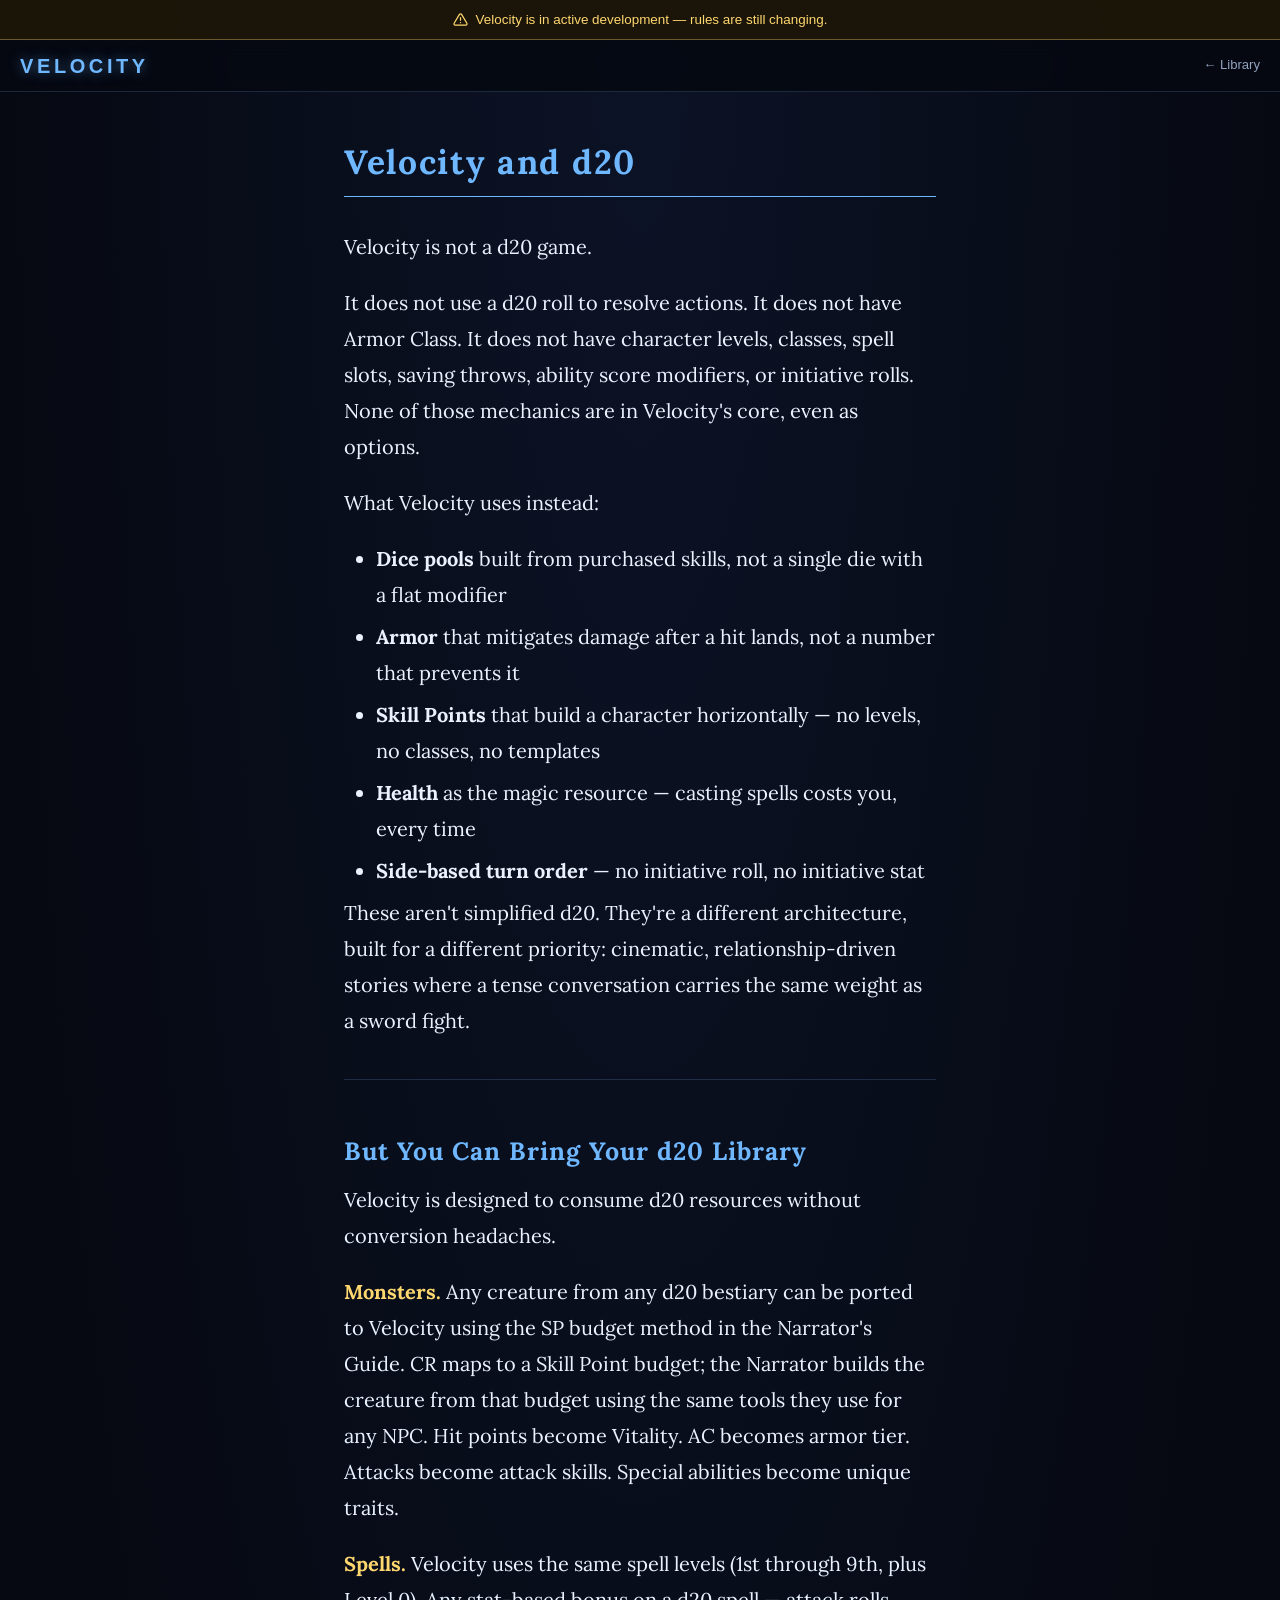
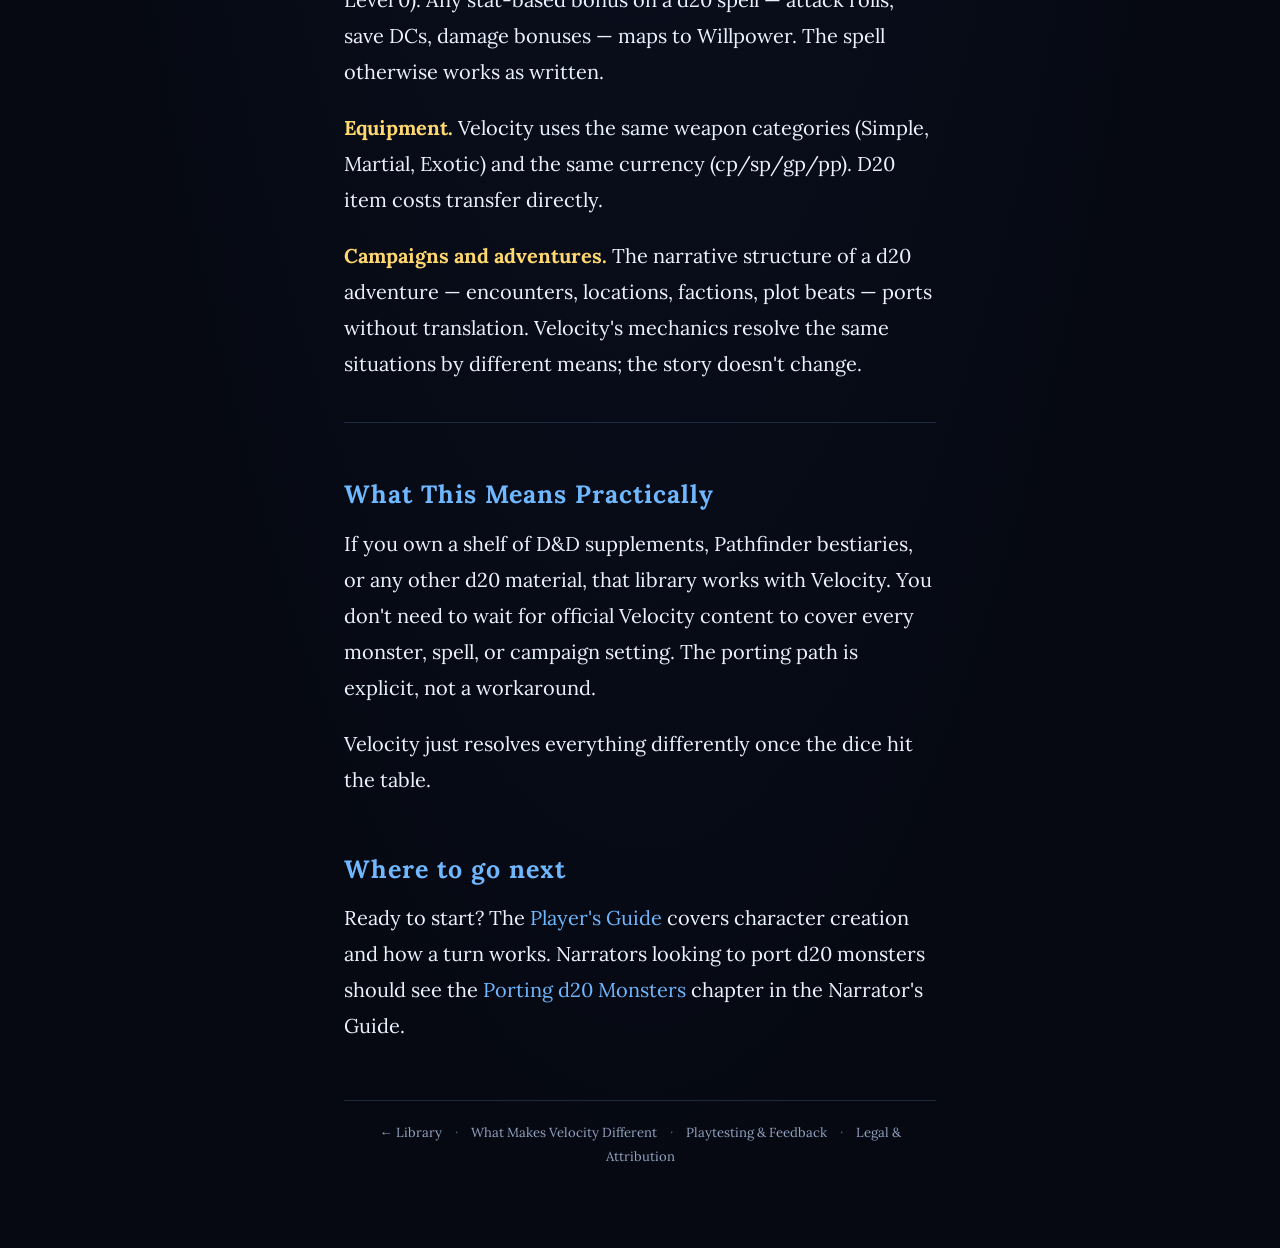
==== Website/d20.html @ b0ec1768 "Initial commit — Core Rules, Starter Kit, and build infrastructure" ====
<!DOCTYPE html>
<html lang="en">
<head>
  <meta charset="UTF-8">
  <meta name="viewport" content="width=device-width, initial-scale=1.0">
  <title>Velocity and d20 — Velocity</title>
  <link rel="icon" type="image/svg+xml" href="favicon.svg">
  <link rel="icon" type="image/png" href="favicon-32.png">
  <link rel="apple-touch-icon" href="apple-touch-icon.png">
  <link rel="stylesheet" href="style.css">
  <style>
    #reader-content {
      margin-left: auto;
      margin-right: auto;
      max-width: var(--reader-max);
    }
  </style>
</head>
<body>

<div id="dev-banner">
  <svg class="dev-banner-icon" viewBox="0 0 24 24" fill="none" stroke="currentColor" stroke-width="2" stroke-linecap="round" stroke-linejoin="round">
    <path d="M10.29 3.86 1.82 18a2 2 0 0 0 1.71 3h16.94a2 2 0 0 0 1.71-3L13.71 3.86a2 2 0 0 0-3.42 0Z"></path>
    <line x1="12" y1="9" x2="12" y2="13"></line>
    <line x1="12" y1="17" x2="12.01" y2="17"></line>
  </svg>
  <span>Velocity is in active development — rules are still changing.</span>
</div>

<div id="topbar">
  <a class="topbar-logo" href="index.html">Velocity</a>
  <a class="topbar-back" href="index.html" style="margin-left:auto">&larr; Library</a>
</div>

<main id="reader-content">
  <h1 class="chapter-title">Velocity and d20</h1>

  <p>Velocity is not a d20 game.</p>

  <p>It does not use a d20 roll to resolve actions. It does not have Armor Class. It does not have character levels, classes, spell slots, saving throws, ability score modifiers, or initiative rolls. None of those mechanics are in Velocity's core, even as options.</p>

  <p>What Velocity uses instead:</p>

  <ul>
    <li><strong>Dice pools</strong> built from purchased skills, not a single die with a flat modifier</li>
    <li><strong>Armor</strong> that mitigates damage after a hit lands, not a number that prevents it</li>
    <li><strong>Skill Points</strong> that build a character horizontally — no levels, no classes, no templates</li>
    <li><strong>Health</strong> as the magic resource — casting spells costs you, every time</li>
    <li><strong>Side-based turn order</strong> — no initiative roll, no initiative stat</li>
  </ul>

  <p>These aren't simplified d20. They're a different architecture, built for a different priority: cinematic, relationship-driven stories where a tense conversation carries the same weight as a sword fight.</p>

  <hr>

  <h2>But You Can Bring Your d20 Library</h2>

  <p>Velocity is designed to consume d20 resources without conversion headaches.</p>

  <p><strong>Monsters.</strong> Any creature from any d20 bestiary can be ported to Velocity using the SP budget method in the Narrator's Guide. CR maps to a Skill Point budget; the Narrator builds the creature from that budget using the same tools they use for any NPC. Hit points become Vitality. AC becomes armor tier. Attacks become attack skills. Special abilities become unique traits.</p>

  <p><strong>Spells.</strong> Velocity uses the same spell levels (1st through 9th, plus Level 0). Any stat-based bonus on a d20 spell — attack rolls, save DCs, damage bonuses — maps to Willpower. The spell otherwise works as written.</p>

  <p><strong>Equipment.</strong> Velocity uses the same weapon categories (Simple, Martial, Exotic) and the same currency (cp/sp/gp/pp). D20 item costs transfer directly.</p>

  <p><strong>Campaigns and adventures.</strong> The narrative structure of a d20 adventure — encounters, locations, factions, plot beats — ports without translation. Velocity's mechanics resolve the same situations by different means; the story doesn't change.</p>

  <hr>

  <h2>What This Means Practically</h2>

  <p>If you own a shelf of D&amp;D supplements, Pathfinder bestiaries, or any other d20 material, that library works with Velocity. You don't need to wait for official Velocity content to cover every monster, spell, or campaign setting. The porting path is explicit, not a workaround.</p>

  <p>Velocity just resolves everything differently once the dice hit the table.</p>

  <h2>Where to go next</h2>

  <p>Ready to start? The <a href="reader/players-guide/introduction.html">Player's Guide</a> covers character creation and how a turn works. Narrators looking to port d20 monsters should see the <a href="reader/narrators-guide/porting-d20-monsters.html">Porting d20 Monsters</a> chapter in the Narrator's Guide.</p>

  <footer class="site-footer">
    <a href="index.html">&larr; Library</a>
    <span class="footer-sep">·</span>
    <a href="about.html">What Makes Velocity Different</a>
    <span class="footer-sep">·</span>
    <a href="playtesting.html">Playtesting &amp; Feedback</a>
    <span class="footer-sep">·</span>
    <a href="legal.html">Legal &amp; Attribution</a>
  </footer>
</main>

</body>
</html>
---- Website/style.css ----
/* ─── Fonts ───────────────────────────────────────────────────────────────── */

@import url('https://fonts.googleapis.com/css2?family=Lora:ital,wght@0,400;0,600;0,700;1,400&display=swap');

/* ─── Design Tokens ───────────────────────────────────────────────────────── */

:root {
  --font-content: 'Lora', Georgia, "Palatino Linotype", serif;
  --font-ui:      "Segoe UI", Trebuchet MS, sans-serif;

  --bg-deep:        #060912;
  --bg-mid:         #0c1326;
  --bg-card:        rgba(16, 22, 40, 0.80);
  --bg-card-hover:  rgba(22, 30, 55, 0.90);
  --border-dim:     rgba(140, 180, 255, 0.18);
  --border-mid:     rgba(140, 180, 255, 0.30);

  --accent:         #6fb7ff;
  --accent-gold:    #ffd76f;
  --accent-purple:  #c47fff;
  --accent-green:   #6fdf9f;
  --accent-red:     #ff7f7f;

  --text-main:      #eaf2ff;
  --text-dim:       #93a3c0;
  --text-faint:     #5a6a88;

  --topbar-h:     52px;
  --dev-banner-h: 40px;
  --sidebar-w:    340px;
  --reader-max:   720px;
}

/* ─── Reset ───────────────────────────────────────────────────────────────── */

*, *::before, *::after { box-sizing: border-box; margin: 0; padding: 0; }

html {
  min-height: 100%;
}

body {
  min-height: 100%;
  background: radial-gradient(ellipse at 50% 0%, var(--bg-mid) 0%, var(--bg-deep) 70%);
  color: var(--text-main);
  font-family: var(--font-ui);
  font-size: 16px;
  line-height: 1.7;
}

/* Serif for all readable content */
#reader-content,
.book-desc,
.book-title {
  font-family: var(--font-content);
}

#reader-content {
  font-size: 1.25rem;
  line-height: 1.8;
}

a { color: var(--accent); text-decoration: none; }
a:hover { text-decoration: underline; }

/* ─── Dev Banner ──────────────────────────────────────────────────────────── */

#dev-banner {
  position: fixed;
  top: 0; left: 0; right: 0;
  height: var(--dev-banner-h);
  z-index: 110;
  display: flex;
  align-items: center;
  justify-content: center;
  gap: 8px;
  padding: 0 16px;
  background: rgba(28, 22, 8, 0.96);
  border-bottom: 1px solid rgba(255, 215, 111, 0.35);
  backdrop-filter: blur(8px);
  color: var(--accent-gold);
  font-family: var(--font-ui);
  font-size: 0.84rem;
  text-align: center;
  line-height: 1.3;
}

#dev-banner .dev-banner-icon {
  flex-shrink: 0;
  width: 15px;
  height: 15px;
}

#dev-banner a {
  color: var(--accent-gold);
  text-decoration: underline;
  text-decoration-color: rgba(255, 215, 111, 0.45);
}
#dev-banner a:hover { text-decoration-color: var(--accent-gold); }

/* ─── Topbar ──────────────────────────────────────────────────────────────── */

#topbar {
  position: fixed;
  top: var(--dev-banner-h); left: 0; right: 0;
  height: var(--topbar-h);
  z-index: 100;
  display: flex;
  align-items: center;
  gap: 16px;
  padding: 0 20px;
  background: rgba(6, 9, 18, 0.92);
  border-bottom: 1px solid var(--border-dim);
  backdrop-filter: blur(8px);
}

.topbar-logo {
  font-size: 1.25rem;
  font-weight: 700;
  letter-spacing: 0.18em;
  text-transform: uppercase;
  color: var(--accent);
  text-shadow: 0 0 12px rgba(111, 183, 255, 0.5);
  white-space: nowrap;
  text-decoration: none;
}

.topbar-search {
  flex: 1;
  max-width: 480px;
  position: relative;
}

.topbar-search input[type="search"],
.hero-search input[type="search"] {
  width: 100%;
  padding: 7px 38px 7px 14px;
  background: rgba(255, 255, 255, 0.05);
  border: 1px solid var(--border-dim);
  border-radius: 6px;
  color: var(--text-main);
  font-size: 0.88rem;
  font-family: var(--font-ui);
  outline: none;
  transition: border-color 0.15s;
}

.topbar-search input::placeholder,
.hero-search input::placeholder { color: var(--text-faint); }

.topbar-search input:focus,
.hero-search input:focus {
  border-color: var(--accent);
}

.hero-search input[type="search"] {
  background: rgba(255, 255, 255, 0.07);
  padding: 12px 46px 12px 18px;
  font-size: 0.88rem;
  border-radius: 8px;
}

.search-icon {
  position: absolute;
  right: 14px;
  top: 50%;
  transform: translateY(-50%);
  width: 16px;
  height: 16px;
  color: var(--text-faint);
  pointer-events: none;
}

.hero-search .search-icon {
  right: 16px;
  width: 18px;
  height: 18px;
}

.topbar-back {
  font-size: 0.82rem;
  color: var(--text-dim);
  white-space: nowrap;
  text-decoration: none;
}
.topbar-back:hover { color: var(--text-main); text-decoration: none; }

/* ─── Sidebar ─────────────────────────────────────────────────────────────── */

#sidebar {
  position: fixed;
  top: calc(var(--dev-banner-h) + var(--topbar-h));
  left: 0;
  bottom: 0;
  width: var(--sidebar-w);
  overflow-y: auto;
  background: rgba(8, 12, 24, 0.88);
  border-right: 1px solid var(--border-dim);
  padding: 16px 0 40px;
  z-index: 50;
}

.sidebar-book-title {
  padding: 8px 16px 14px 18px;
  font-size: 0.9rem;
  font-weight: 700;
  letter-spacing: 0.15em;
  text-transform: uppercase;
  color: var(--accent);
  border-left: 3px solid var(--accent);
  margin-bottom: 6px;
}

#sidebar nav a {
  display: block;
  padding: 6px 16px 6px 18px;
  font-size: 1.25rem;
  color: var(--text-dim);
  border-left: 3px solid transparent;
  transition: color 0.12s, background 0.12s, border-color 0.12s;
  text-decoration: none;
  line-height: 1.4;
}

#sidebar nav a:hover {
  color: var(--text-main);
  background: rgba(111, 183, 255, 0.08);
  border-left-color: rgba(111, 183, 255, 0.35);
}

#sidebar nav a.active {
  color: var(--accent);
  background: rgba(111, 183, 255, 0.12);
  border-left-color: var(--accent);
}

.nav-group { margin-top: 12px; }

.nav-group-label {
  display: block;
  padding: 4px 16px 2px;
  font-size: 0.9rem;
  font-weight: 700;
  letter-spacing: 0.14em;
  text-transform: uppercase;
  color: rgba(111, 183, 255, 0.40);
}

/* ─── Nav Accordion (collapsible skill groups) ───────────────────────────── */

details.nav-accordion {
  border: none;
  margin: 0;
}

details.nav-accordion > summary {
  display: block;
  list-style: none;
  padding: 5px 16px 5px 18px;
  font-size: 0.9rem;
  font-weight: 700;
  letter-spacing: 0.12em;
  text-transform: uppercase;
  color: rgba(111, 183, 255, 0.40);
  cursor: pointer;
  user-select: none;
  position: relative;
  transition: color 0.12s;
  margin-top: 6px;
}

details.nav-accordion > summary::-webkit-details-marker { display: none; }

details.nav-accordion > summary::after {
  content: '›';
  position: absolute;
  right: 14px;
  top: 50%;
  transform: translateY(-50%) rotate(0deg);
  transition: transform 0.18s;
  font-size: 0.9rem;
  opacity: 0.5;
}

details.nav-accordion[open] > summary::after {
  transform: translateY(-50%) rotate(90deg);
}

details.nav-accordion > summary:hover {
  color: rgba(111, 183, 255, 0.70);
}

/* Nested accordions get slight left indent and smaller label */
details.nav-accordion details.nav-accordion > summary {
  padding-left: 28px;
  font-size: 0.85rem;
  letter-spacing: 0.10em;
  margin-top: 2px;
}

details.nav-accordion details.nav-accordion > summary::after {
  right: 14px;
}

/* Links inside accordions get progressive left indent */
details.nav-accordion > a {
  padding-left: 28px !important;
}

details.nav-accordion details.nav-accordion > a {
  padding-left: 38px !important;
}

details.nav-accordion details.nav-accordion details.nav-accordion > a {
  padding-left: 48px !important;
}

/* ─── Reader Layout ───────────────────────────────────────────────────────── */

#app {
  display: flex;
  flex-direction: column;
  min-height: 100vh;
}

#reader-content {
  margin-top: calc(var(--dev-banner-h) + var(--topbar-h));
  margin-left: var(--sidebar-w);
  padding: 48px 64px 80px;
  max-width: calc(var(--sidebar-w) + var(--reader-max) + 128px);
  width: 100%;
}

.chapter-title {
  font-size: 2.1rem;
  font-weight: 700;
  letter-spacing: 0.05em;
  color: var(--accent);
  margin-bottom: 32px;
  padding-bottom: 12px;
  border-bottom: 1px solid var(--accent);
}

/* ─── Reader Typography ───────────────────────────────────────────────────── */

#reader-content h2, #reader-content h3,
#reader-content h4, #reader-content h5, #reader-content h6 {
  color: var(--text-main);
  font-weight: 700;
  line-height: 1.3;
  margin-top: 2.2em;
  margin-bottom: 0.6em;
}

#reader-content h1 {
  font-weight: 700;
  line-height: 1.3;
  color: var(--accent);
  border-bottom: 1px solid var(--accent);
  padding-bottom: 12px;
}

#reader-content h2 { font-size: 1.5625rem; letter-spacing: 0.04em; color: var(--accent); }
#reader-content h3 { font-size: 1.325rem; color: var(--accent-gold); }
#reader-content h4 { font-size: 1.15rem; color: var(--text-dim); text-transform: uppercase; letter-spacing: 0.08em; }

#reader-content p  { margin-bottom: 0.2em; color: var(--text-main); }

/* Static utility pages (about/playtesting/legal) put <p> directly inside
   #reader-content instead of wrapping each one in a .para-block like the
   generated book pages do. The 0.2em rule above is sized for that wrapper's
   own 1em margin to dominate, so it reads as "no space" without it — give
   plain, unwrapped paragraphs real spacing instead. */
#reader-content > p { margin-bottom: 1em; }
#reader-content strong { color: var(--text-main); }
#reader-content p > strong:first-child { color: var(--accent-gold); }
#reader-content code  {
  font-family: "Consolas", monospace;
  font-size: 0.88em;
  background: rgba(111, 183, 255, 0.10);
  padding: 1px 5px;
  border-radius: 3px;
}

#reader-content ul, #reader-content ol {
  padding-left: 1.6em;
  margin-bottom: 0;
}
#reader-content li { margin-bottom: 0.3em; }
#reader-content li > ul, #reader-content li > ol { margin-top: 0.3em; }

#reader-content table {
  width: 100%;
  border-collapse: collapse;
  font-size: 0.9rem;
  margin: 0;
}
#reader-content th, #reader-content td {
  padding: 8px 12px;
  border: 1px solid var(--border-dim);
  text-align: left;
  vertical-align: top;
}
#reader-content th {
  background: rgba(140, 180, 255, 0.08);
  color: var(--accent);
  font-weight: 700;
  font-size: 0.82rem;
  letter-spacing: 0.06em;
  text-transform: uppercase;
}
#reader-content td { color: var(--text-dim); }

#reader-content pre {
  background: rgba(0, 0, 0, 0.30);
  border: 1px solid var(--border-dim);
  border-radius: 6px;
  padding: 14px 18px;
  overflow-x: auto;
  font-size: 0.85rem;
  line-height: 1.5;
}
#reader-content pre code { background: none; padding: 0; }

#reader-content hr {
  border: none;
  border-top: 1px solid var(--border-dim);
  margin: 2em 0;
}

#reader-content blockquote {
  border-left: 3px solid var(--accent-gold);
  padding-left: 16px;
  color: var(--text-dim);
  font-style: italic;
}

#reader-content blockquote cite {
  display: block;
  margin-top: 6px;
  font-style: normal;
  font-size: 0.85em;
  color: var(--text-faint);
}

/* ─── Paragraph Blocks (issue reporting) ─────────────────────────────────── */

.para-block {
  display: flex;
  align-items: flex-start;
  gap: 10px;
  padding: 4px 0;
  border-radius: 4px;
  transition: background 0.15s;
  margin-bottom: 1em;
}

.para-block:hover {
  background: rgba(111, 183, 255, 0.04);
}

.para-body {
  flex: 1;
  min-width: 0;
}

.report-btn {
  flex-shrink: 0;
  align-self: flex-start;
  margin-top: 3px;
  opacity: 0;
  background: none;
  border: 1px solid var(--border-dim);
  border-radius: 4px;
  color: var(--text-faint);
  font-size: 0.8rem;
  padding: 2px 6px;
  cursor: pointer;
  transition: opacity 0.15s, color 0.15s, border-color 0.15s;
  white-space: nowrap;
  line-height: 1.4;
}

/* Block-level button: show on hover anywhere in the block */
.para-block:hover > .block-report-btn {
  opacity: 1;
}

.report-btn:hover {
  color: var(--accent-red);
  border-color: var(--accent-red);
  background: rgba(255, 127, 127, 0.06);
}

/* Per-list-item buttons */
.li-report-btn {
  display: inline;
  margin-left: 8px;
  opacity: 0;
  font-size: 0.72em;
  vertical-align: middle;
  background: none;
  border: 1px solid var(--border-dim);
  border-radius: 3px;
  color: var(--text-faint);
  cursor: pointer;
  padding: 1px 4px;
  white-space: nowrap;
  line-height: 1.4;
  transition: opacity 0.15s, color 0.15s, border-color 0.15s;
}

#reader-content li:hover > .li-report-btn {
  opacity: 1;
}

.li-report-btn:hover {
  color: var(--accent-red);
  border-color: var(--accent-red);
}

/* ─── Search Results ──────────────────────────────────────────────────────── */

#search-results {
  background: rgba(8, 12, 24, 0.97);
  border: 1px solid var(--border-mid);
  border-radius: 8px;
  padding: 16px;
  margin-top: 8px;
  max-height: 480px;
  overflow-y: auto;
  box-shadow: 0 4px 20px rgba(0, 0, 0, 0.5);
}

.reader-search-results {
  position: fixed;
  top: calc(var(--dev-banner-h) + var(--topbar-h) + 4px);
  left: calc(var(--sidebar-w) + 20px);
  right: 20px;
  z-index: 200;
  max-width: 600px;
}

.search-count {
  font-size: 0.8rem;
  color: var(--text-faint);
  margin-bottom: 10px;
}

.search-empty {
  font-size: 0.9rem;
  color: var(--text-dim);
}

/* ── Search results table ─────────────────────────────────────────────────── */

.search-table {
  width: 100%;
  border-collapse: collapse;
  font-size: 0.84rem;
}

.search-table thead th,
.search-row td {
  text-align: left;
}

.search-table thead th {
  font-size: 0.72rem;
  font-weight: 700;
  letter-spacing: 0.1em;
  text-transform: uppercase;
  color: var(--text-faint);
  border-bottom: 1px solid var(--border-mid);
  padding: 6px 10px;
}

.search-table .col-source  { width: 11%; white-space: nowrap; }
.search-table .col-section { width: 16%; }
.search-table .col-text    { width: 73%; }

.search-row {
  cursor: pointer;
  border-bottom: 1px solid var(--border-dim);
  transition: background 0.1s;
}

.search-row:hover,
.search-row:focus {
  background: rgba(111, 183, 255, 0.07);
  outline: none;
}

.search-row td {
  padding: 9px 10px;
  vertical-align: top;
  line-height: 1.5;
  color: var(--text-dim);
}

.search-row .col-source {
  color: var(--accent-gold);
  font-weight: 600;
  font-size: 0.78rem;
}

.search-row .col-section {
  color: var(--accent);
  font-weight: 600;
}

.result-section {
  display: block;
  font-size: 0.76rem;
  font-weight: 400;
  color: var(--text-faint);
  margin-top: 2px;
}

mark {
  background: rgba(111, 183, 255, 0.25);
  color: var(--text-main);
  border-radius: 2px;
  padding: 0 1px;
}

/* ─── Landing Page ────────────────────────────────────────────────────────── */

#landing {
  max-width: 1440px;
  margin: 0 auto;
  padding: 80px 32px 80px;
}

.hero {
  text-align: center;
  margin-bottom: 56px;
}

.hero h1 {
  font-size: 2.1rem;
  font-weight: 800;
  letter-spacing: 0.12em;
  text-transform: uppercase;
  color: var(--accent);
  text-shadow: 0 2px 16px rgba(111, 183, 255, 0.35);
  margin-bottom: 8px;
}

.hero p {
  font-size: 1.25rem;
  color: var(--text-dim);
  margin-bottom: 28px;
}

.hero-link {
  margin-top: -16px;
  margin-bottom: 28px !important;
  font-size: 0.95rem !important;
}

.hero-link a {
  color: var(--accent-gold);
  font-weight: 600;
}

.hero-search {
  max-width: 540px;
  margin: 0 auto;
  position: relative;
}

.section-label {
  font-size: 0.9rem;
  font-weight: 700;
  letter-spacing: 0.2em;
  text-transform: uppercase;
  color: var(--text-faint);
  margin-bottom: 18px;
  margin-top: 48px;
}

.book-grid {
  display: grid;
  grid-template-columns: repeat(auto-fill, minmax(280px, 1fr));
  gap: 18px;
}

.book-card {
  background: var(--bg-card);
  border: 1px solid var(--border-dim);
  border-radius: 10px;
  padding: 20px 22px 20px 28px;
  border-left: 4px solid var(--accent);
  display: flex;
  flex-direction: column;
  gap: 10px;
  transition: background 0.15s, border-color 0.15s, transform 0.12s;
  text-decoration: none;
}

.book-card:hover {
  background: var(--bg-card-hover);
  transform: translateY(-2px);
  text-decoration: none;
}

.book-card.coming-soon {
  opacity: 0.45;
  cursor: default;
  pointer-events: none;
}

.book-title {
  font-size: 1.15rem;
  font-weight: 700;
  letter-spacing: 0.06em;
  text-transform: uppercase;
  color: var(--text-main);
}

.book-desc {
  font-size: 1.25rem;
  color: var(--text-dim);
  line-height: 1.5;
  flex: 1;
}

.book-open {
  font-size: 0.95rem;
  font-weight: 600;
  color: var(--accent);
  letter-spacing: 0.04em;
}

/* Tools section now reuses .book-card / .book-title / .book-desc / .book-open
   directly (see index.html) rather than its own duplicate card styling. */

#landing-results {
  margin-top: 12px;
  max-width: 900px;
  margin-left: auto;
  margin-right: auto;
}

/* ─── Footer ──────────────────────────────────────────────────────────────── */

.site-footer {
  margin-top: 56px;
  padding-top: 20px;
  border-top: 1px solid var(--border-dim);
  text-align: center;
  font-size: 0.82rem;
  color: var(--text-faint);
}

.site-footer a { color: var(--text-dim); }
.site-footer a:hover { color: var(--accent); }

.footer-sep {
  margin: 0 10px;
  color: var(--text-faint);
}

/* ─── Mobile ──────────────────────────────────────────────────────────────── */

@media (max-width: 768px) {
  :root { --dev-banner-h: 56px; }

  #dev-banner {
    font-size: 0.74rem;
    padding: 6px 14px;
    white-space: normal;
  }

  #sidebar { display: none; }

  #reader-content {
    margin-left: 0;
    padding: 32px 20px 60px;
  }

  .reader-search-results {
    left: 8px;
    right: 8px;
  }

  #landing { padding: 60px 18px 60px; }

  .hero h1 { font-size: 2rem; }

  .para-block { padding-right: 0; }

  .report-btn {
    opacity: 1;
    position: static;
    display: block;
    margin-top: 6px;
    width: fit-content;
    font-size: 0.75rem;
  }
}

/* ─── Report Issue Modal ─────────────────────────────────────────────────── */

.report-modal-overlay {
  position: fixed;
  inset: 0;
  background: rgba(4, 7, 18, 0.82);
  backdrop-filter: blur(4px);
  display: flex;
  align-items: center;
  justify-content: center;
  z-index: 9000;
  padding: 20px;
}

.report-modal-card {
  background: #0e1628;
  border: 1px solid var(--border-mid);
  border-radius: 10px;
  box-shadow: 0 24px 80px rgba(0,0,0,0.7), 0 0 0 1px rgba(111,183,255,0.08);
  width: 100%;
  max-width: 520px;
  display: flex;
  flex-direction: column;
  gap: 0;
  overflow: hidden;
}

.report-modal-header {
  display: flex;
  align-items: center;
  justify-content: space-between;
  padding: 16px 20px 14px;
  border-bottom: 1px solid var(--border-dim);
}

.report-modal-title {
  font-family: var(--font-ui);
  font-size: 0.95rem;
  font-weight: 700;
  color: var(--text-main);
  letter-spacing: 0.02em;
}

.report-modal-close {
  background: none;
  border: none;
  color: var(--text-faint);
  font-size: 1rem;
  cursor: pointer;
  padding: 2px 6px;
  border-radius: 4px;
  line-height: 1;
  transition: color 0.15s, background 0.15s;
}
.report-modal-close:hover {
  color: var(--text-main);
  background: rgba(111,183,255,0.08);
}

.report-modal-context {
  font-family: var(--font-ui);
  font-size: 0.72rem;
  color: var(--accent);
  opacity: 0.7;
  padding: 10px 20px 0;
  letter-spacing: 0.04em;
  white-space: nowrap;
  overflow: hidden;
  text-overflow: ellipsis;
}

.report-modal-body {
  padding: 16px 20px;
  display: flex;
  flex-direction: column;
  gap: 8px;
}

.report-label {
  font-family: var(--font-ui);
  font-size: 0.75rem;
  font-weight: 600;
  color: var(--text-dim);
  letter-spacing: 0.06em;
  text-transform: uppercase;
}

.report-select,
.report-textarea {
  width: 100%;
  box-sizing: border-box;
  background: rgba(6,9,20,0.8);
  border: 1px solid var(--border-dim);
  border-radius: 6px;
  color: var(--text-main);
  font-family: var(--font-ui);
  font-size: 0.88rem;
  padding: 8px 10px;
  outline: none;
  transition: border-color 0.15s, box-shadow 0.15s;
  resize: vertical;
}
.report-select:focus,
.report-textarea:focus {
  border-color: var(--accent);
  box-shadow: 0 0 0 2px rgba(111,183,255,0.12);
}
.report-textarea::placeholder { color: var(--text-faint); }
.report-select option { background: #0e1628; }

.report-modal-footer {
  display: flex;
  justify-content: flex-end;
  gap: 8px;
  padding: 12px 20px 16px;
  border-top: 1px solid var(--border-dim);
}

.report-btn-cancel,
.report-btn-submit {
  font-family: var(--font-ui);
  font-size: 0.84rem;
  font-weight: 600;
  border-radius: 6px;
  padding: 7px 16px;
  cursor: pointer;
  transition: background 0.15s, color 0.15s, border-color 0.15s;
  border: 1px solid transparent;
}

.report-btn-cancel {
  background: none;
  border-color: var(--border-dim);
  color: var(--text-dim);
}
.report-btn-cancel:hover {
  border-color: var(--border-mid);
  color: var(--text-main);
}

.report-btn-submit {
  background: var(--accent);
  border-color: var(--accent);
  color: #060912;
}
.report-btn-submit:hover {
  background: #9fcfff;
  border-color: #9fcfff;
}

/* ─── Report Modal Status ────────────────────────────────────────────────── */

.report-modal-status {
  margin: 0 20px;
  padding: 10px 12px;
  border-radius: 6px;
  font-family: var(--font-ui);
  font-size: 0.84rem;
  line-height: 1.5;
}

.report-status-ok {
  background: rgba(111, 223, 159, 0.10);
  border: 1px solid rgba(111, 223, 159, 0.30);
  color: var(--accent-green);
}

.report-status-ok a {
  color: var(--accent-green);
  text-decoration: underline;
}

.report-status-err {
  background: rgba(255, 127, 127, 0.08);
  border: 1px solid rgba(255, 127, 127, 0.28);
  color: var(--accent-red);
}

.report-status-err a {
  color: var(--accent-red);
  text-decoration: underline;
}
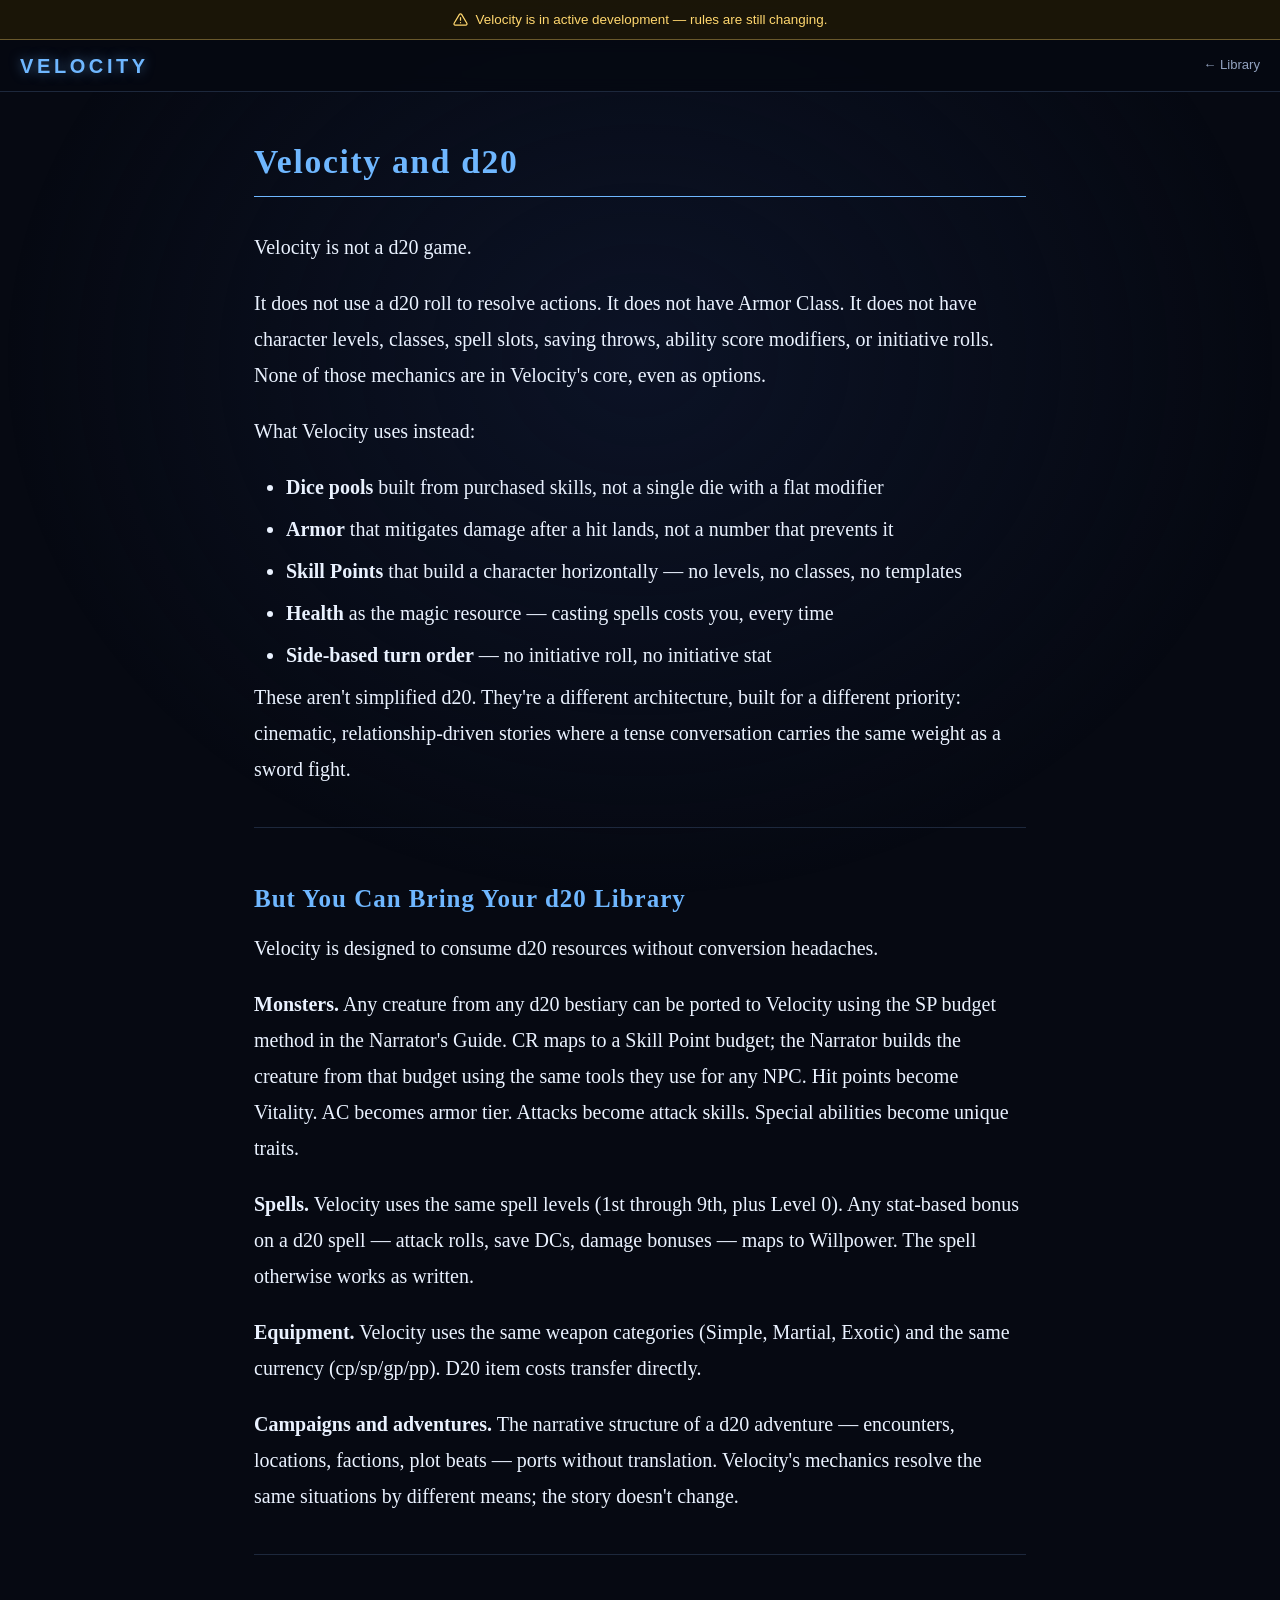
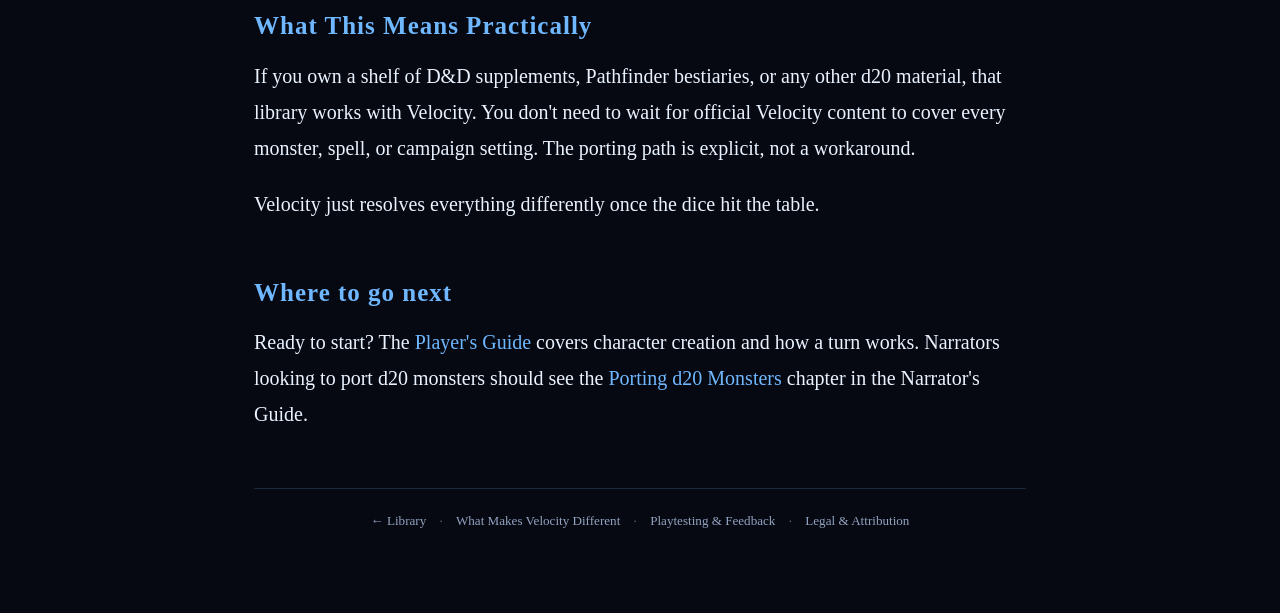
==== commit fc116f0f: "Core Rules: Wounded/Dying threshold split, Perception moved to Survival, Starter Kit sync - Split th" ====
--- a/Website/d20.html
+++ b/Website/d20.html
@@ -7,7 +7,7 @@
   <link rel="icon" type="image/svg+xml" href="favicon.svg">
   <link rel="icon" type="image/png" href="favicon-32.png">
   <link rel="apple-touch-icon" href="apple-touch-icon.png">
-  <link rel="stylesheet" href="style.css">
+  <link rel="stylesheet" href="style.css?v=1782987012241">
   <style>
     #reader-content {
       margin-left: auto;
--- a/Website/style.css
+++ b/Website/style.css
@@ -1,6 +1,4 @@
 /* ─── Fonts ───────────────────────────────────────────────────────────────── */
-
-@import url('https://fonts.googleapis.com/css2?family=Lora:ital,wght@0,400;0,600;0,700;1,400&display=swap');
 
 /* ─── Design Tokens ───────────────────────────────────────────────────────── */
 
@@ -28,7 +26,8 @@
   --topbar-h:     52px;
   --dev-banner-h: 40px;
   --sidebar-w:    340px;
-  --reader-max:   720px;
+  --reader-min:   480px;
+  --reader-max:   900px;
 }
 
 /* ─── Reset ───────────────────────────────────────────────────────────────── */
@@ -41,11 +40,22 @@
 
 body {
   min-height: 100%;
-  background: radial-gradient(ellipse at 50% 0%, var(--bg-mid) 0%, var(--bg-deep) 70%);
+  background-color: var(--bg-deep);
   color: var(--text-main);
   font-family: var(--font-ui);
   font-size: 16px;
   line-height: 1.7;
+}
+
+/* Viewport-locked gradient — position:fixed pseudo-element is more reliable
+   than background-attachment:fixed across browsers and file:// vs https:// */
+body::before {
+  content: '';
+  position: fixed;
+  inset: 0;
+  background: radial-gradient(ellipse at 50% 40%, var(--bg-mid) 0%, transparent 70%);
+  z-index: -1;
+  pointer-events: none;
 }
 
 /* Serif for all readable content */
@@ -327,8 +337,16 @@
   margin-top: calc(var(--dev-banner-h) + var(--topbar-h));
   margin-left: var(--sidebar-w);
   padding: 48px 64px 80px;
-  max-width: calc(var(--sidebar-w) + var(--reader-max) + 128px);
-  width: 100%;
+  /* Fluidly track the space left over once the fixed sidebar is subtracted
+     from the viewport, clamped between --reader-min and --reader-max so the
+     text column never gets uncomfortably narrow or unreasonably wide.
+     128px = the 64px left/right padding above, included so --reader-min/max
+     describe the actual text measure rather than the full padded box. */
+  width: clamp(
+    calc(var(--reader-min) + 128px),
+    calc(100vw - var(--sidebar-w)),
+    calc(var(--reader-max) + 128px)
+  );
 }
 
 .chapter-title {
@@ -373,7 +391,7 @@
    plain, unwrapped paragraphs real spacing instead. */
 #reader-content > p { margin-bottom: 1em; }
 #reader-content strong { color: var(--text-main); }
-#reader-content p > strong:first-child { color: var(--accent-gold); }
+#reader-content p > strong.para-label { color: var(--accent-gold); }
 #reader-content code  {
   font-family: "Consolas", monospace;
   font-size: 0.88em;
@@ -433,6 +451,10 @@
   padding-left: 16px;
   color: var(--text-dim);
   font-style: italic;
+}
+
+#reader-content blockquote p + p {
+  margin-top: 1em;
 }
 
 #reader-content blockquote cite {
@@ -492,13 +514,28 @@
   background: rgba(255, 127, 127, 0.06);
 }
 
-/* Per-list-item buttons */
+/* Per-list-item buttons.
+   .li-row is a flex row wrapping the item's text and its report button, so the
+   button is pinned to the right of the item as a whole — it can't wrap onto
+   its own line the way a plain inline element trailing the text could (that
+   used to leave a stray near-blank line under long/wrapped list items). */
+.li-row {
+  display: flex;
+  align-items: flex-start;
+  gap: 8px;
+}
+
+.li-text {
+  flex: 1;
+  min-width: 0;
+}
+
 .li-report-btn {
-  display: inline;
-  margin-left: 8px;
+  flex-shrink: 0;
+  align-self: flex-start;
+  margin-top: 2px;
   opacity: 0;
   font-size: 0.72em;
-  vertical-align: middle;
   background: none;
   border: 1px solid var(--border-dim);
   border-radius: 3px;
@@ -510,7 +547,7 @@
   transition: opacity 0.15s, color 0.15s, border-color 0.15s;
 }
 
-#reader-content li:hover > .li-report-btn {
+.li-row:hover > .li-report-btn {
   opacity: 1;
 }
 
@@ -778,6 +815,10 @@
   #reader-content {
     margin-left: 0;
     padding: 32px 20px 60px;
+    /* Sidebar is hidden and margin-left is zeroed above, so the desktop
+       clamp() (which subtracts --sidebar-w) no longer applies — just fill
+       the viewport. */
+    width: 100%;
   }
 
   .reader-search-results {
